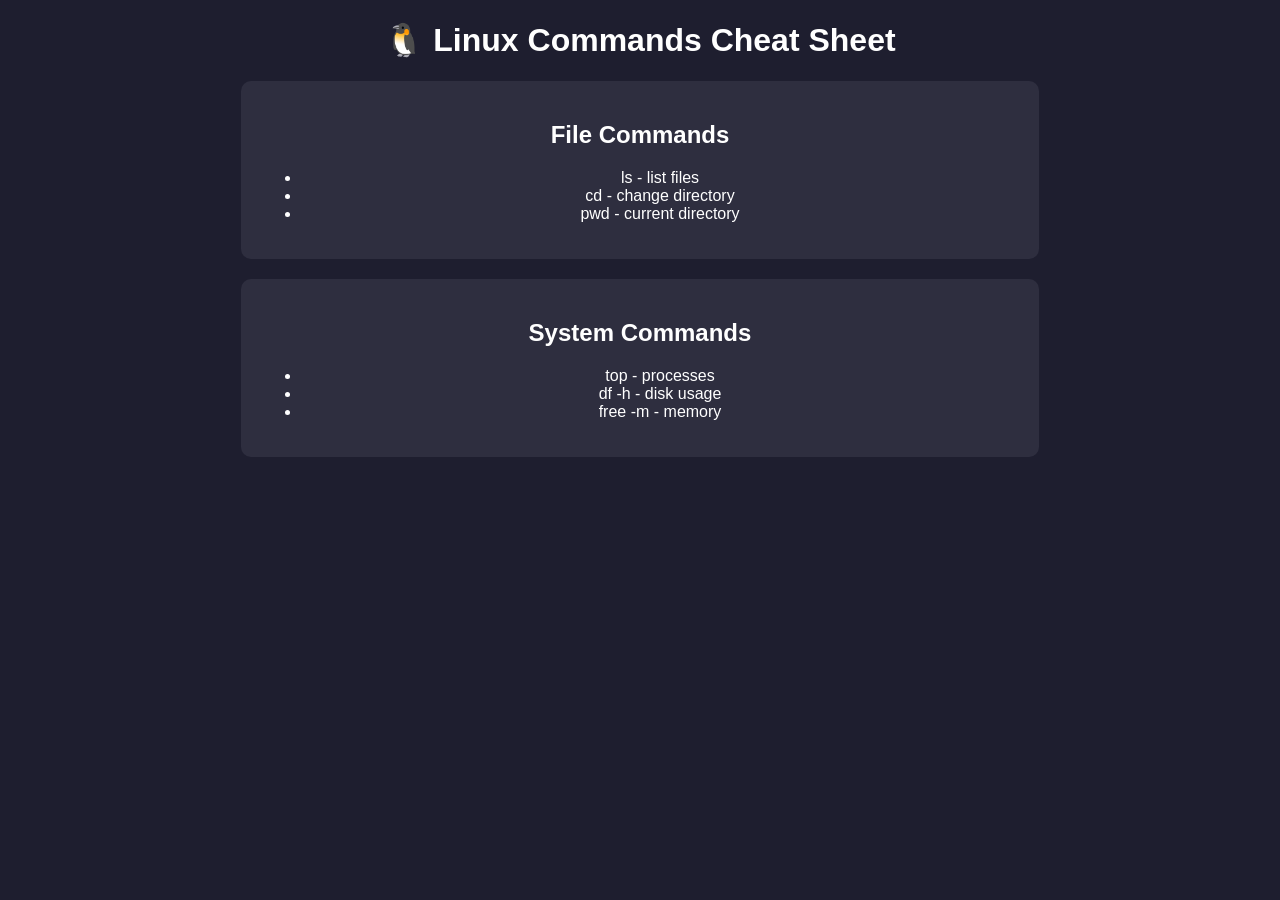
==== src/main/webapp/index.html @ 6825d00c "Initial commit - Linux Commands WebApp" ====
<!DOCTYPE html>
<html>
<head>
    <title>Linux Commands</title>
    <link rel="stylesheet" href="styles.css">
</head>
<body>
    <h1>🐧 Linux Commands Cheat Sheet</h1>

    <div class="card">
        <h2>File Commands</h2>
        <ul>
            <li>ls - list files</li>
            <li>cd - change directory</li>
            <li>pwd - current directory</li>
        </ul>
    </div>

    <div class="card">
        <h2>System Commands</h2>
        <ul>
            <li>top - processes</li>
            <li>df -h - disk usage</li>
            <li>free -m - memory</li>
        </ul>
    </div>

</body>
</html>
---- src/main/webapp/styles.css ----
body {
    font-family: Arial;
    background: #1e1e2f;
    color: white;
    text-align: center;
}

.card {
    background: #2e2e3f;
    margin: 20px auto;
    padding: 20px;
    width: 60%;
    border-radius: 10px;
}
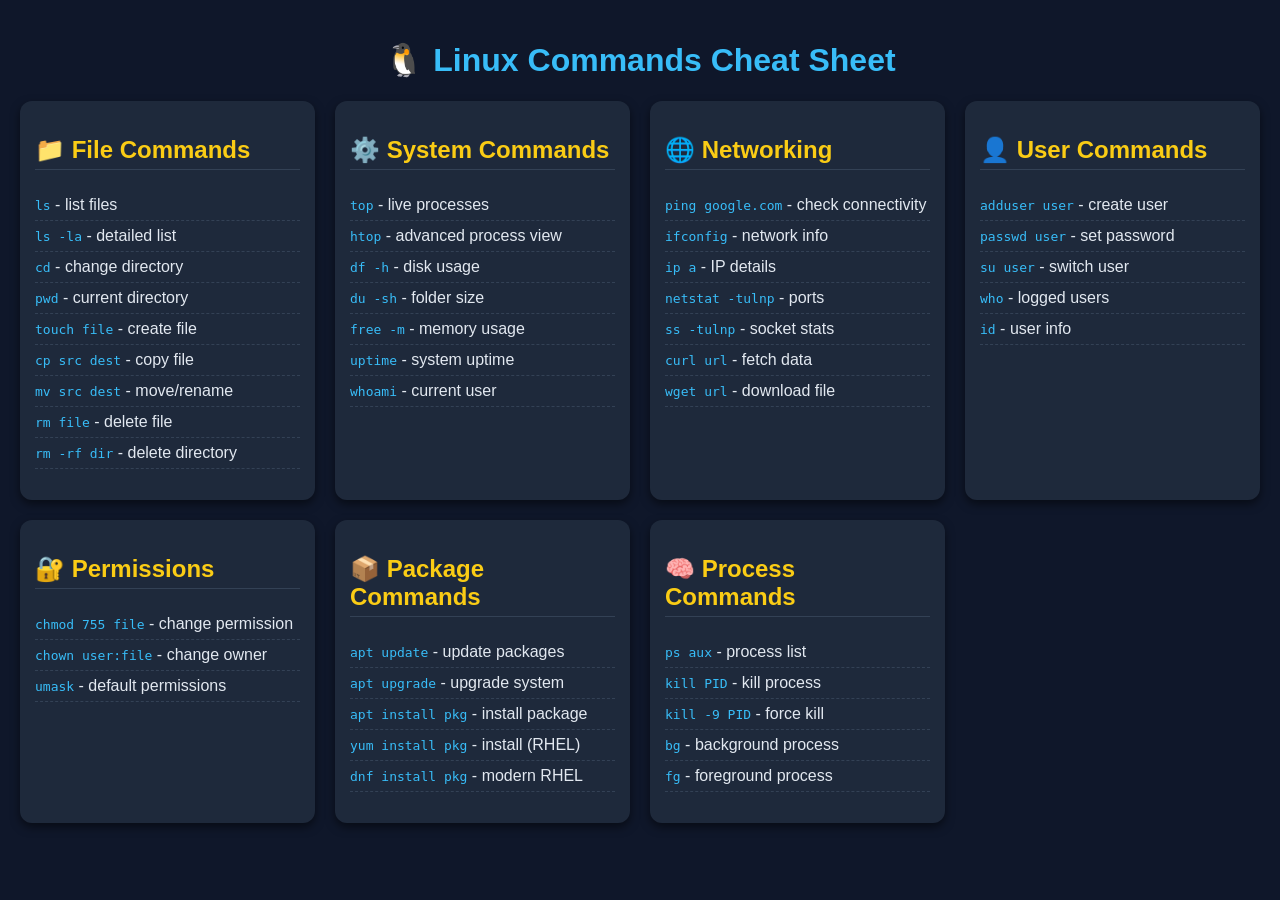
==== commit 09fa3fb9: "New commands" ====
--- a/src/main/webapp/index.html
+++ b/src/main/webapp/index.html
@@ -1,28 +1,156 @@
 <!DOCTYPE html>
-<html>
+<html lang="en">
 <head>
-    <title>Linux Commands</title>
-    <link rel="stylesheet" href="styles.css">
+    <meta charset="UTF-8">
+    <meta name="viewport" content="width=device-width, initial-scale=1.0">
+    <title>Linux Commands Cheat Sheet</title>
+
+    <style>
+        body {
+            font-family: Arial, sans-serif;
+            background-color: #0f172a;
+            color: #e2e8f0;
+            margin: 0;
+            padding: 20px;
+        }
+
+        h1 {
+            text-align: center;
+            color: #38bdf8;
+        }
+
+        .container {
+            display: grid;
+            grid-template-columns: repeat(auto-fit, minmax(280px, 1fr));
+            gap: 20px;
+            margin-top: 20px;
+        }
+
+        .card {
+            background: #1e293b;
+            padding: 15px;
+            border-radius: 12px;
+            box-shadow: 0 4px 10px rgba(0,0,0,0.5);
+        }
+
+        h2 {
+            color: #facc15;
+            border-bottom: 1px solid #334155;
+            padding-bottom: 5px;
+        }
+
+        ul {
+            list-style: none;
+            padding: 0;
+        }
+
+        li {
+            padding: 6px 0;
+            border-bottom: 1px dashed #334155;
+        }
+
+        code {
+            color: #38bdf8;
+        }
+    </style>
 </head>
+
 <body>
+
     <h1>🐧 Linux Commands Cheat Sheet</h1>
 
-    <div class="card">
-        <h2>File Commands</h2>
-        <ul>
-            <li>ls - list files</li>
-            <li>cd - change directory</li>
-            <li>pwd - current directory</li>
-        </ul>
-    </div>
+    <div class="container">
 
-    <div class="card">
-        <h2>System Commands</h2>
-        <ul>
-            <li>top - processes</li>
-            <li>df -h - disk usage</li>
-            <li>free -m - memory</li>
-        </ul>
+        <!-- File Commands -->
+        <div class="card">
+            <h2>📁 File Commands</h2>
+            <ul>
+                <li><code>ls</code> - list files</li>
+                <li><code>ls -la</code> - detailed list</li>
+                <li><code>cd</code> - change directory</li>
+                <li><code>pwd</code> - current directory</li>
+                <li><code>touch file</code> - create file</li>
+                <li><code>cp src dest</code> - copy file</li>
+                <li><code>mv src dest</code> - move/rename</li>
+                <li><code>rm file</code> - delete file</li>
+                <li><code>rm -rf dir</code> - delete directory</li>
+            </ul>
+        </div>
+
+        <!-- System Commands -->
+        <div class="card">
+            <h2>⚙️ System Commands</h2>
+            <ul>
+                <li><code>top</code> - live processes</li>
+                <li><code>htop</code> - advanced process view</li>
+                <li><code>df -h</code> - disk usage</li>
+                <li><code>du -sh</code> - folder size</li>
+                <li><code>free -m</code> - memory usage</li>
+                <li><code>uptime</code> - system uptime</li>
+                <li><code>whoami</code> - current user</li>
+            </ul>
+        </div>
+
+        <!-- Networking -->
+        <div class="card">
+            <h2>🌐 Networking</h2>
+            <ul>
+                <li><code>ping google.com</code> - check connectivity</li>
+                <li><code>ifconfig</code> - network info</li>
+                <li><code>ip a</code> - IP details</li>
+                <li><code>netstat -tulnp</code> - ports</li>
+                <li><code>ss -tulnp</code> - socket stats</li>
+                <li><code>curl url</code> - fetch data</li>
+                <li><code>wget url</code> - download file</li>
+            </ul>
+        </div>
+
+        <!-- User Management -->
+        <div class="card">
+            <h2>👤 User Commands</h2>
+            <ul>
+                <li><code>adduser user</code> - create user</li>
+                <li><code>passwd user</code> - set password</li>
+                <li><code>su user</code> - switch user</li>
+                <li><code>who</code> - logged users</li>
+                <li><code>id</code> - user info</li>
+            </ul>
+        </div>
+
+        <!-- Permissions -->
+        <div class="card">
+            <h2>🔐 Permissions</h2>
+            <ul>
+                <li><code>chmod 755 file</code> - change permission</li>
+                <li><code>chown user:file</code> - change owner</li>
+                <li><code>umask</code> - default permissions</li>
+            </ul>
+        </div>
+
+        <!-- Package Management -->
+        <div class="card">
+            <h2>📦 Package Commands</h2>
+            <ul>
+                <li><code>apt update</code> - update packages</li>
+                <li><code>apt upgrade</code> - upgrade system</li>
+                <li><code>apt install pkg</code> - install package</li>
+                <li><code>yum install pkg</code> - install (RHEL)</li>
+                <li><code>dnf install pkg</code> - modern RHEL</li>
+            </ul>
+        </div>
+
+        <!-- Process Management -->
+        <div class="card">
+            <h2>🧠 Process Commands</h2>
+            <ul>
+                <li><code>ps aux</code> - process list</li>
+                <li><code>kill PID</code> - kill process</li>
+                <li><code>kill -9 PID</code> - force kill</li>
+                <li><code>bg</code> - background process</li>
+                <li><code>fg</code> - foreground process</li>
+            </ul>
+        </div>
+
     </div>
 
 </body>
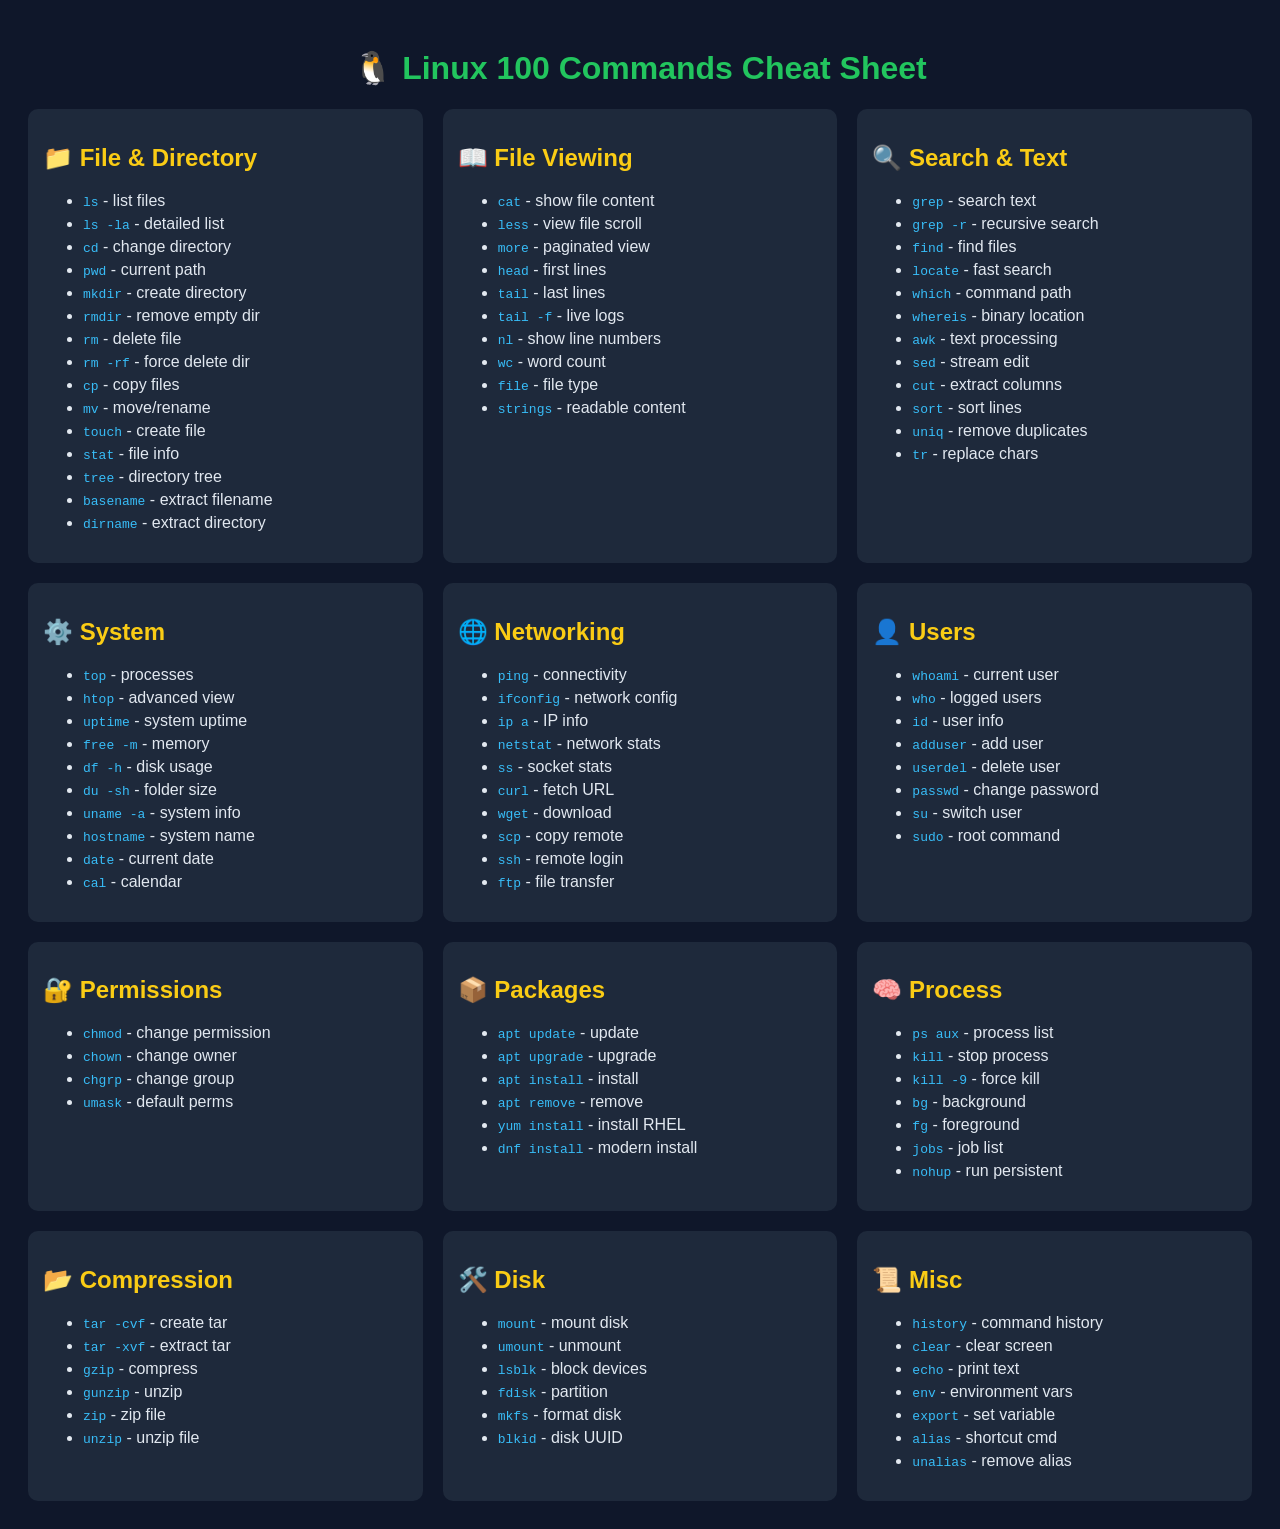
==== commit 7c724821: "100+ commands" ====
--- a/src/main/webapp/index.html
+++ b/src/main/webapp/index.html
@@ -1,157 +1,223 @@
 <!DOCTYPE html>
 <html lang="en">
 <head>
-    <meta charset="UTF-8">
-    <meta name="viewport" content="width=device-width, initial-scale=1.0">
-    <title>Linux Commands Cheat Sheet</title>
-
-    <style>
-        body {
-            font-family: Arial, sans-serif;
-            background-color: #0f172a;
-            color: #e2e8f0;
-            margin: 0;
-            padding: 20px;
-        }
-
-        h1 {
-            text-align: center;
-            color: #38bdf8;
-        }
-
-        .container {
-            display: grid;
-            grid-template-columns: repeat(auto-fit, minmax(280px, 1fr));
-            gap: 20px;
-            margin-top: 20px;
-        }
-
-        .card {
-            background: #1e293b;
-            padding: 15px;
-            border-radius: 12px;
-            box-shadow: 0 4px 10px rgba(0,0,0,0.5);
-        }
-
-        h2 {
-            color: #facc15;
-            border-bottom: 1px solid #334155;
-            padding-bottom: 5px;
-        }
-
-        ul {
-            list-style: none;
-            padding: 0;
-        }
-
-        li {
-            padding: 6px 0;
-            border-bottom: 1px dashed #334155;
-        }
-
-        code {
-            color: #38bdf8;
-        }
-    </style>
+<meta charset="UTF-8">
+<meta name="viewport" content="width=device-width, initial-scale=1.0">
+<title>Linux 100 Commands Cheat Sheet</title>
+
+<style>
+body {
+    font-family: Arial;
+    background: #0f172a;
+    color: #e2e8f0;
+    padding: 20px;
+}
+h1 {
+    text-align: center;
+    color: #22c55e;
+}
+.container {
+    display: grid;
+    grid-template-columns: repeat(auto-fit, minmax(300px,1fr));
+    gap: 20px;
+}
+.card {
+    background: #1e293b;
+    padding: 15px;
+    border-radius: 10px;
+}
+h2 {
+    color: #facc15;
+}
+li {
+    margin: 5px 0;
+}
+code {
+    color: #38bdf8;
+}
+</style>
 </head>
 
 <body>
 
-    <h1>🐧 Linux Commands Cheat Sheet</h1>
-
-    <div class="container">
-
-        <!-- File Commands -->
-        <div class="card">
-            <h2>📁 File Commands</h2>
-            <ul>
-                <li><code>ls</code> - list files</li>
-                <li><code>ls -la</code> - detailed list</li>
-                <li><code>cd</code> - change directory</li>
-                <li><code>pwd</code> - current directory</li>
-                <li><code>touch file</code> - create file</li>
-                <li><code>cp src dest</code> - copy file</li>
-                <li><code>mv src dest</code> - move/rename</li>
-                <li><code>rm file</code> - delete file</li>
-                <li><code>rm -rf dir</code> - delete directory</li>
-            </ul>
-        </div>
-
-        <!-- System Commands -->
-        <div class="card">
-            <h2>⚙️ System Commands</h2>
-            <ul>
-                <li><code>top</code> - live processes</li>
-                <li><code>htop</code> - advanced process view</li>
-                <li><code>df -h</code> - disk usage</li>
-                <li><code>du -sh</code> - folder size</li>
-                <li><code>free -m</code> - memory usage</li>
-                <li><code>uptime</code> - system uptime</li>
-                <li><code>whoami</code> - current user</li>
-            </ul>
-        </div>
-
-        <!-- Networking -->
-        <div class="card">
-            <h2>🌐 Networking</h2>
-            <ul>
-                <li><code>ping google.com</code> - check connectivity</li>
-                <li><code>ifconfig</code> - network info</li>
-                <li><code>ip a</code> - IP details</li>
-                <li><code>netstat -tulnp</code> - ports</li>
-                <li><code>ss -tulnp</code> - socket stats</li>
-                <li><code>curl url</code> - fetch data</li>
-                <li><code>wget url</code> - download file</li>
-            </ul>
-        </div>
-
-        <!-- User Management -->
-        <div class="card">
-            <h2>👤 User Commands</h2>
-            <ul>
-                <li><code>adduser user</code> - create user</li>
-                <li><code>passwd user</code> - set password</li>
-                <li><code>su user</code> - switch user</li>
-                <li><code>who</code> - logged users</li>
-                <li><code>id</code> - user info</li>
-            </ul>
-        </div>
-
-        <!-- Permissions -->
-        <div class="card">
-            <h2>🔐 Permissions</h2>
-            <ul>
-                <li><code>chmod 755 file</code> - change permission</li>
-                <li><code>chown user:file</code> - change owner</li>
-                <li><code>umask</code> - default permissions</li>
-            </ul>
-        </div>
-
-        <!-- Package Management -->
-        <div class="card">
-            <h2>📦 Package Commands</h2>
-            <ul>
-                <li><code>apt update</code> - update packages</li>
-                <li><code>apt upgrade</code> - upgrade system</li>
-                <li><code>apt install pkg</code> - install package</li>
-                <li><code>yum install pkg</code> - install (RHEL)</li>
-                <li><code>dnf install pkg</code> - modern RHEL</li>
-            </ul>
-        </div>
-
-        <!-- Process Management -->
-        <div class="card">
-            <h2>🧠 Process Commands</h2>
-            <ul>
-                <li><code>ps aux</code> - process list</li>
-                <li><code>kill PID</code> - kill process</li>
-                <li><code>kill -9 PID</code> - force kill</li>
-                <li><code>bg</code> - background process</li>
-                <li><code>fg</code> - foreground process</li>
-            </ul>
-        </div>
-
-    </div>
+<h1>🐧 Linux 100 Commands Cheat Sheet</h1>
+
+<div class="container">
+
+<div class="card">
+<h2>📁 File & Directory</h2>
+<ul>
+<li><code>ls</code> - list files</li>
+<li><code>ls -la</code> - detailed list</li>
+<li><code>cd</code> - change directory</li>
+<li><code>pwd</code> - current path</li>
+<li><code>mkdir</code> - create directory</li>
+<li><code>rmdir</code> - remove empty dir</li>
+<li><code>rm</code> - delete file</li>
+<li><code>rm -rf</code> - force delete dir</li>
+<li><code>cp</code> - copy files</li>
+<li><code>mv</code> - move/rename</li>
+<li><code>touch</code> - create file</li>
+<li><code>stat</code> - file info</li>
+<li><code>tree</code> - directory tree</li>
+<li><code>basename</code> - extract filename</li>
+<li><code>dirname</code> - extract directory</li>
+</ul>
+</div>
+
+<div class="card">
+<h2>📖 File Viewing</h2>
+<ul>
+<li><code>cat</code> - show file content</li>
+<li><code>less</code> - view file scroll</li>
+<li><code>more</code> - paginated view</li>
+<li><code>head</code> - first lines</li>
+<li><code>tail</code> - last lines</li>
+<li><code>tail -f</code> - live logs</li>
+<li><code>nl</code> - show line numbers</li>
+<li><code>wc</code> - word count</li>
+<li><code>file</code> - file type</li>
+<li><code>strings</code> - readable content</li>
+</ul>
+</div>
+
+<div class="card">
+<h2>🔍 Search & Text</h2>
+<ul>
+<li><code>grep</code> - search text</li>
+<li><code>grep -r</code> - recursive search</li>
+<li><code>find</code> - find files</li>
+<li><code>locate</code> - fast search</li>
+<li><code>which</code> - command path</li>
+<li><code>whereis</code> - binary location</li>
+<li><code>awk</code> - text processing</li>
+<li><code>sed</code> - stream edit</li>
+<li><code>cut</code> - extract columns</li>
+<li><code>sort</code> - sort lines</li>
+<li><code>uniq</code> - remove duplicates</li>
+<li><code>tr</code> - replace chars</li>
+</ul>
+</div>
+
+<div class="card">
+<h2>⚙️ System</h2>
+<ul>
+<li><code>top</code> - processes</li>
+<li><code>htop</code> - advanced view</li>
+<li><code>uptime</code> - system uptime</li>
+<li><code>free -m</code> - memory</li>
+<li><code>df -h</code> - disk usage</li>
+<li><code>du -sh</code> - folder size</li>
+<li><code>uname -a</code> - system info</li>
+<li><code>hostname</code> - system name</li>
+<li><code>date</code> - current date</li>
+<li><code>cal</code> - calendar</li>
+</ul>
+</div>
+
+<div class="card">
+<h2>🌐 Networking</h2>
+<ul>
+<li><code>ping</code> - connectivity</li>
+<li><code>ifconfig</code> - network config</li>
+<li><code>ip a</code> - IP info</li>
+<li><code>netstat</code> - network stats</li>
+<li><code>ss</code> - socket stats</li>
+<li><code>curl</code> - fetch URL</li>
+<li><code>wget</code> - download</li>
+<li><code>scp</code> - copy remote</li>
+<li><code>ssh</code> - remote login</li>
+<li><code>ftp</code> - file transfer</li>
+</ul>
+</div>
+
+<div class="card">
+<h2>👤 Users</h2>
+<ul>
+<li><code>whoami</code> - current user</li>
+<li><code>who</code> - logged users</li>
+<li><code>id</code> - user info</li>
+<li><code>adduser</code> - add user</li>
+<li><code>userdel</code> - delete user</li>
+<li><code>passwd</code> - change password</li>
+<li><code>su</code> - switch user</li>
+<li><code>sudo</code> - root command</li>
+</ul>
+</div>
+
+<div class="card">
+<h2>🔐 Permissions</h2>
+<ul>
+<li><code>chmod</code> - change permission</li>
+<li><code>chown</code> - change owner</li>
+<li><code>chgrp</code> - change group</li>
+<li><code>umask</code> - default perms</li>
+</ul>
+</div>
+
+<div class="card">
+<h2>📦 Packages</h2>
+<ul>
+<li><code>apt update</code> - update</li>
+<li><code>apt upgrade</code> - upgrade</li>
+<li><code>apt install</code> - install</li>
+<li><code>apt remove</code> - remove</li>
+<li><code>yum install</code> - install RHEL</li>
+<li><code>dnf install</code> - modern install</li>
+</ul>
+</div>
+
+<div class="card">
+<h2>🧠 Process</h2>
+<ul>
+<li><code>ps aux</code> - process list</li>
+<li><code>kill</code> - stop process</li>
+<li><code>kill -9</code> - force kill</li>
+<li><code>bg</code> - background</li>
+<li><code>fg</code> - foreground</li>
+<li><code>jobs</code> - job list</li>
+<li><code>nohup</code> - run persistent</li>
+</ul>
+</div>
+
+<div class="card">
+<h2>📂 Compression</h2>
+<ul>
+<li><code>tar -cvf</code> - create tar</li>
+<li><code>tar -xvf</code> - extract tar</li>
+<li><code>gzip</code> - compress</li>
+<li><code>gunzip</code> - unzip</li>
+<li><code>zip</code> - zip file</li>
+<li><code>unzip</code> - unzip file</li>
+</ul>
+</div>
+
+<div class="card">
+<h2>🛠️ Disk</h2>
+<ul>
+<li><code>mount</code> - mount disk</li>
+<li><code>umount</code> - unmount</li>
+<li><code>lsblk</code> - block devices</li>
+<li><code>fdisk</code> - partition</li>
+<li><code>mkfs</code> - format disk</li>
+<li><code>blkid</code> - disk UUID</li>
+</ul>
+</div>
+
+<div class="card">
+<h2>📜 Misc</h2>
+<ul>
+<li><code>history</code> - command history</li>
+<li><code>clear</code> - clear screen</li>
+<li><code>echo</code> - print text</li>
+<li><code>env</code> - environment vars</li>
+<li><code>export</code> - set variable</li>
+<li><code>alias</code> - shortcut cmd</li>
+<li><code>unalias</code> - remove alias</li>
+</ul>
+</div>
+
+</div>
 
 </body>
 </html>
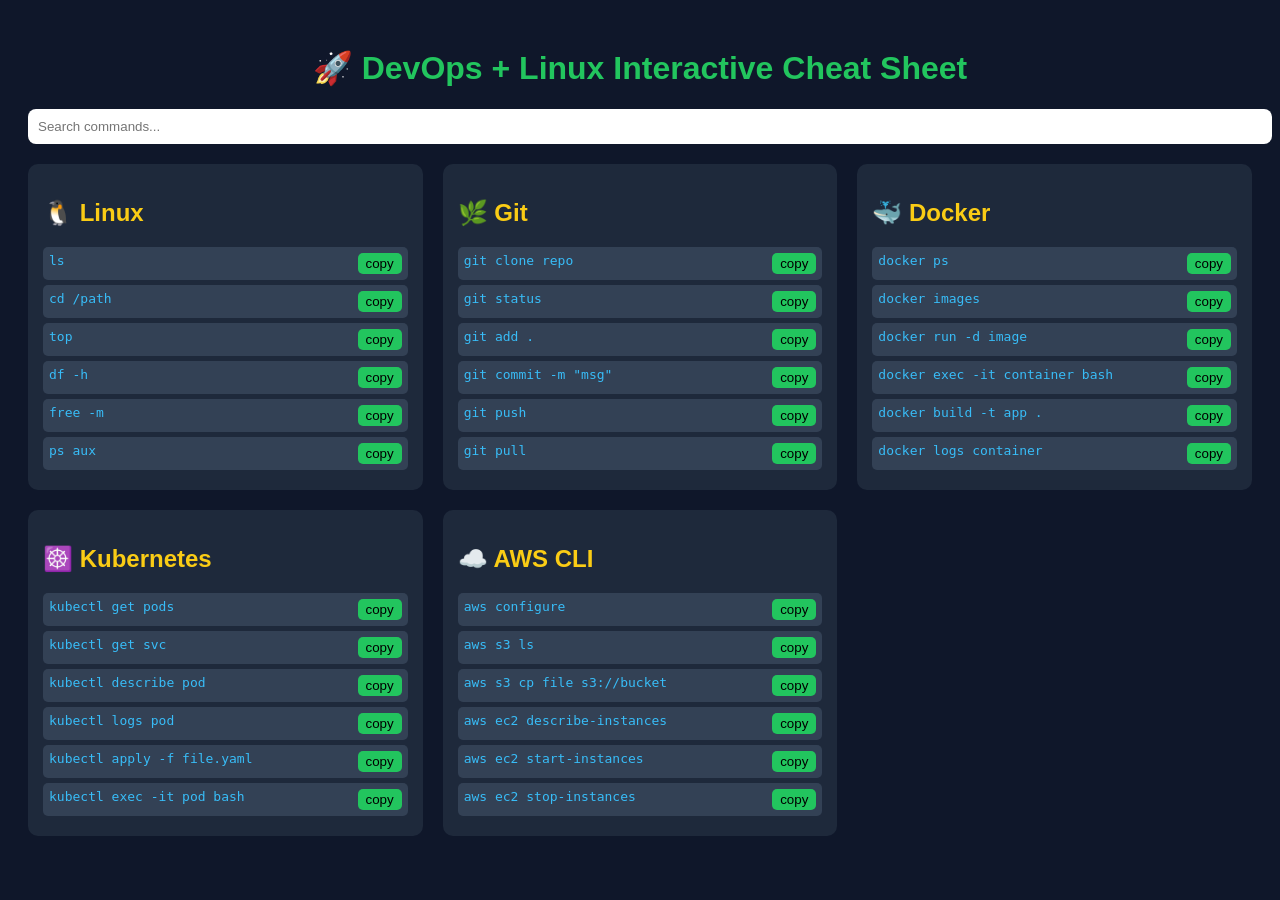
==== commit 522b5a0d: "devops commands" ====
--- a/src/main/webapp/index.html
+++ b/src/main/webapp/index.html
@@ -3,7 +3,7 @@
 <head>
 <meta charset="UTF-8">
 <meta name="viewport" content="width=device-width, initial-scale=1.0">
-<title>Linux 100 Commands Cheat Sheet</title>
+<title>DevOps Cheat Sheet</title>
 
 <style>
 body {
@@ -12,212 +12,152 @@
     color: #e2e8f0;
     padding: 20px;
 }
+
 h1 {
     text-align: center;
     color: #22c55e;
 }
+
+input {
+    width: 100%;
+    padding: 10px;
+    margin-bottom: 20px;
+    border-radius: 8px;
+    border: none;
+}
+
 .container {
     display: grid;
     grid-template-columns: repeat(auto-fit, minmax(300px,1fr));
     gap: 20px;
 }
+
 .card {
     background: #1e293b;
     padding: 15px;
     border-radius: 10px;
 }
+
 h2 {
     color: #facc15;
 }
-li {
+
+.command {
+    display: flex;
+    justify-content: space-between;
+    background: #334155;
     margin: 5px 0;
+    padding: 6px;
+    border-radius: 5px;
 }
+
 code {
     color: #38bdf8;
+}
+
+button {
+    background: #22c55e;
+    border: none;
+    padding: 3px 8px;
+    border-radius: 5px;
+    cursor: pointer;
 }
 </style>
 </head>
 
 <body>
 
-<h1>🐧 Linux 100 Commands Cheat Sheet</h1>
+<h1>🚀 DevOps + Linux Interactive Cheat Sheet</h1>
 
-<div class="container">
+<input type="text" id="search" placeholder="Search commands...">
 
+<div class="container" id="commands">
+
+<!-- Linux -->
 <div class="card">
-<h2>📁 File & Directory</h2>
-<ul>
-<li><code>ls</code> - list files</li>
-<li><code>ls -la</code> - detailed list</li>
-<li><code>cd</code> - change directory</li>
-<li><code>pwd</code> - current path</li>
-<li><code>mkdir</code> - create directory</li>
-<li><code>rmdir</code> - remove empty dir</li>
-<li><code>rm</code> - delete file</li>
-<li><code>rm -rf</code> - force delete dir</li>
-<li><code>cp</code> - copy files</li>
-<li><code>mv</code> - move/rename</li>
-<li><code>touch</code> - create file</li>
-<li><code>stat</code> - file info</li>
-<li><code>tree</code> - directory tree</li>
-<li><code>basename</code> - extract filename</li>
-<li><code>dirname</code> - extract directory</li>
-</ul>
+<h2>🐧 Linux</h2>
+
+<div class="command"><code>ls</code><button onclick="copy('ls')">copy</button></div>
+<div class="command"><code>cd /path</code><button onclick="copy('cd /path')">copy</button></div>
+<div class="command"><code>top</code><button onclick="copy('top')">copy</button></div>
+<div class="command"><code>df -h</code><button onclick="copy('df -h')">copy</button></div>
+<div class="command"><code>free -m</code><button onclick="copy('free -m')">copy</button></div>
+<div class="command"><code>ps aux</code><button onclick="copy('ps aux')">copy</button></div>
+
 </div>
 
+<!-- Git -->
 <div class="card">
-<h2>📖 File Viewing</h2>
-<ul>
-<li><code>cat</code> - show file content</li>
-<li><code>less</code> - view file scroll</li>
-<li><code>more</code> - paginated view</li>
-<li><code>head</code> - first lines</li>
-<li><code>tail</code> - last lines</li>
-<li><code>tail -f</code> - live logs</li>
-<li><code>nl</code> - show line numbers</li>
-<li><code>wc</code> - word count</li>
-<li><code>file</code> - file type</li>
-<li><code>strings</code> - readable content</li>
-</ul>
+<h2>🌿 Git</h2>
+
+<div class="command"><code>git clone repo</code><button onclick="copy('git clone repo')">copy</button></div>
+<div class="command"><code>git status</code><button onclick="copy('git status')">copy</button></div>
+<div class="command"><code>git add .</code><button onclick="copy('git add .')">copy</button></div>
+<div class="command"><code>git commit -m "msg"</code><button onclick="copy('git commit -m msg')">copy</button></div>
+<div class="command"><code>git push</code><button onclick="copy('git push')">copy</button></div>
+<div class="command"><code>git pull</code><button onclick="copy('git pull')">copy</button></div>
+
 </div>
 
+<!-- Docker -->
 <div class="card">
-<h2>🔍 Search & Text</h2>
-<ul>
-<li><code>grep</code> - search text</li>
-<li><code>grep -r</code> - recursive search</li>
-<li><code>find</code> - find files</li>
-<li><code>locate</code> - fast search</li>
-<li><code>which</code> - command path</li>
-<li><code>whereis</code> - binary location</li>
-<li><code>awk</code> - text processing</li>
-<li><code>sed</code> - stream edit</li>
-<li><code>cut</code> - extract columns</li>
-<li><code>sort</code> - sort lines</li>
-<li><code>uniq</code> - remove duplicates</li>
-<li><code>tr</code> - replace chars</li>
-</ul>
+<h2>🐳 Docker</h2>
+
+<div class="command"><code>docker ps</code><button onclick="copy('docker ps')">copy</button></div>
+<div class="command"><code>docker images</code><button onclick="copy('docker images')">copy</button></div>
+<div class="command"><code>docker run -d image</code><button onclick="copy('docker run -d image')">copy</button></div>
+<div class="command"><code>docker exec -it container bash</code><button onclick="copy('docker exec -it container bash')">copy</button></div>
+<div class="command"><code>docker build -t app .</code><button onclick="copy('docker build -t app .')">copy</button></div>
+<div class="command"><code>docker logs container</code><button onclick="copy('docker logs container')">copy</button></div>
+
 </div>
 
+<!-- Kubernetes -->
 <div class="card">
-<h2>⚙️ System</h2>
-<ul>
-<li><code>top</code> - processes</li>
-<li><code>htop</code> - advanced view</li>
-<li><code>uptime</code> - system uptime</li>
-<li><code>free -m</code> - memory</li>
-<li><code>df -h</code> - disk usage</li>
-<li><code>du -sh</code> - folder size</li>
-<li><code>uname -a</code> - system info</li>
-<li><code>hostname</code> - system name</li>
-<li><code>date</code> - current date</li>
-<li><code>cal</code> - calendar</li>
-</ul>
+<h2>☸️ Kubernetes</h2>
+
+<div class="command"><code>kubectl get pods</code><button onclick="copy('kubectl get pods')">copy</button></div>
+<div class="command"><code>kubectl get svc</code><button onclick="copy('kubectl get svc')">copy</button></div>
+<div class="command"><code>kubectl describe pod</code><button onclick="copy('kubectl describe pod')">copy</button></div>
+<div class="command"><code>kubectl logs pod</code><button onclick="copy('kubectl logs pod')">copy</button></div>
+<div class="command"><code>kubectl apply -f file.yaml</code><button onclick="copy('kubectl apply -f file.yaml')">copy</button></div>
+<div class="command"><code>kubectl exec -it pod bash</code><button onclick="copy('kubectl exec -it pod bash')">copy</button></div>
+
 </div>
 
+<!-- AWS -->
 <div class="card">
-<h2>🌐 Networking</h2>
-<ul>
-<li><code>ping</code> - connectivity</li>
-<li><code>ifconfig</code> - network config</li>
-<li><code>ip a</code> - IP info</li>
-<li><code>netstat</code> - network stats</li>
-<li><code>ss</code> - socket stats</li>
-<li><code>curl</code> - fetch URL</li>
-<li><code>wget</code> - download</li>
-<li><code>scp</code> - copy remote</li>
-<li><code>ssh</code> - remote login</li>
-<li><code>ftp</code> - file transfer</li>
-</ul>
-</div>
+<h2>☁️ AWS CLI</h2>
 
-<div class="card">
-<h2>👤 Users</h2>
-<ul>
-<li><code>whoami</code> - current user</li>
-<li><code>who</code> - logged users</li>
-<li><code>id</code> - user info</li>
-<li><code>adduser</code> - add user</li>
-<li><code>userdel</code> - delete user</li>
-<li><code>passwd</code> - change password</li>
-<li><code>su</code> - switch user</li>
-<li><code>sudo</code> - root command</li>
-</ul>
-</div>
+<div class="command"><code>aws configure</code><button onclick="copy('aws configure')">copy</button></div>
+<div class="command"><code>aws s3 ls</code><button onclick="copy('aws s3 ls')">copy</button></div>
+<div class="command"><code>aws s3 cp file s3://bucket</code><button onclick="copy('aws s3 cp file s3://bucket')">copy</button></div>
+<div class="command"><code>aws ec2 describe-instances</code><button onclick="copy('aws ec2 describe-instances')">copy</button></div>
+<div class="command"><code>aws ec2 start-instances</code><button onclick="copy('aws ec2 start-instances')">copy</button></div>
+<div class="command"><code>aws ec2 stop-instances</code><button onclick="copy('aws ec2 stop-instances')">copy</button></div>
 
-<div class="card">
-<h2>🔐 Permissions</h2>
-<ul>
-<li><code>chmod</code> - change permission</li>
-<li><code>chown</code> - change owner</li>
-<li><code>chgrp</code> - change group</li>
-<li><code>umask</code> - default perms</li>
-</ul>
-</div>
-
-<div class="card">
-<h2>📦 Packages</h2>
-<ul>
-<li><code>apt update</code> - update</li>
-<li><code>apt upgrade</code> - upgrade</li>
-<li><code>apt install</code> - install</li>
-<li><code>apt remove</code> - remove</li>
-<li><code>yum install</code> - install RHEL</li>
-<li><code>dnf install</code> - modern install</li>
-</ul>
-</div>
-
-<div class="card">
-<h2>🧠 Process</h2>
-<ul>
-<li><code>ps aux</code> - process list</li>
-<li><code>kill</code> - stop process</li>
-<li><code>kill -9</code> - force kill</li>
-<li><code>bg</code> - background</li>
-<li><code>fg</code> - foreground</li>
-<li><code>jobs</code> - job list</li>
-<li><code>nohup</code> - run persistent</li>
-</ul>
-</div>
-
-<div class="card">
-<h2>📂 Compression</h2>
-<ul>
-<li><code>tar -cvf</code> - create tar</li>
-<li><code>tar -xvf</code> - extract tar</li>
-<li><code>gzip</code> - compress</li>
-<li><code>gunzip</code> - unzip</li>
-<li><code>zip</code> - zip file</li>
-<li><code>unzip</code> - unzip file</li>
-</ul>
-</div>
-
-<div class="card">
-<h2>🛠️ Disk</h2>
-<ul>
-<li><code>mount</code> - mount disk</li>
-<li><code>umount</code> - unmount</li>
-<li><code>lsblk</code> - block devices</li>
-<li><code>fdisk</code> - partition</li>
-<li><code>mkfs</code> - format disk</li>
-<li><code>blkid</code> - disk UUID</li>
-</ul>
-</div>
-
-<div class="card">
-<h2>📜 Misc</h2>
-<ul>
-<li><code>history</code> - command history</li>
-<li><code>clear</code> - clear screen</li>
-<li><code>echo</code> - print text</li>
-<li><code>env</code> - environment vars</li>
-<li><code>export</code> - set variable</li>
-<li><code>alias</code> - shortcut cmd</li>
-<li><code>unalias</code> - remove alias</li>
-</ul>
 </div>
 
 </div>
 
+<script>
+// Copy function
+function copy(text) {
+    navigator.clipboard.writeText(text);
+    alert("Copied: " + text);
+}
+
+// Search filter
+document.getElementById("search").addEventListener("keyup", function() {
+    let filter = this.value.toLowerCase();
+    let commands = document.getElementsByClassName("command");
+
+    for (let i = 0; i < commands.length; i++) {
+        let txt = commands[i].innerText.toLowerCase();
+        commands[i].style.display = txt.includes(filter) ? "" : "none";
+    }
+});
+</script>
+
 </body>
 </html>
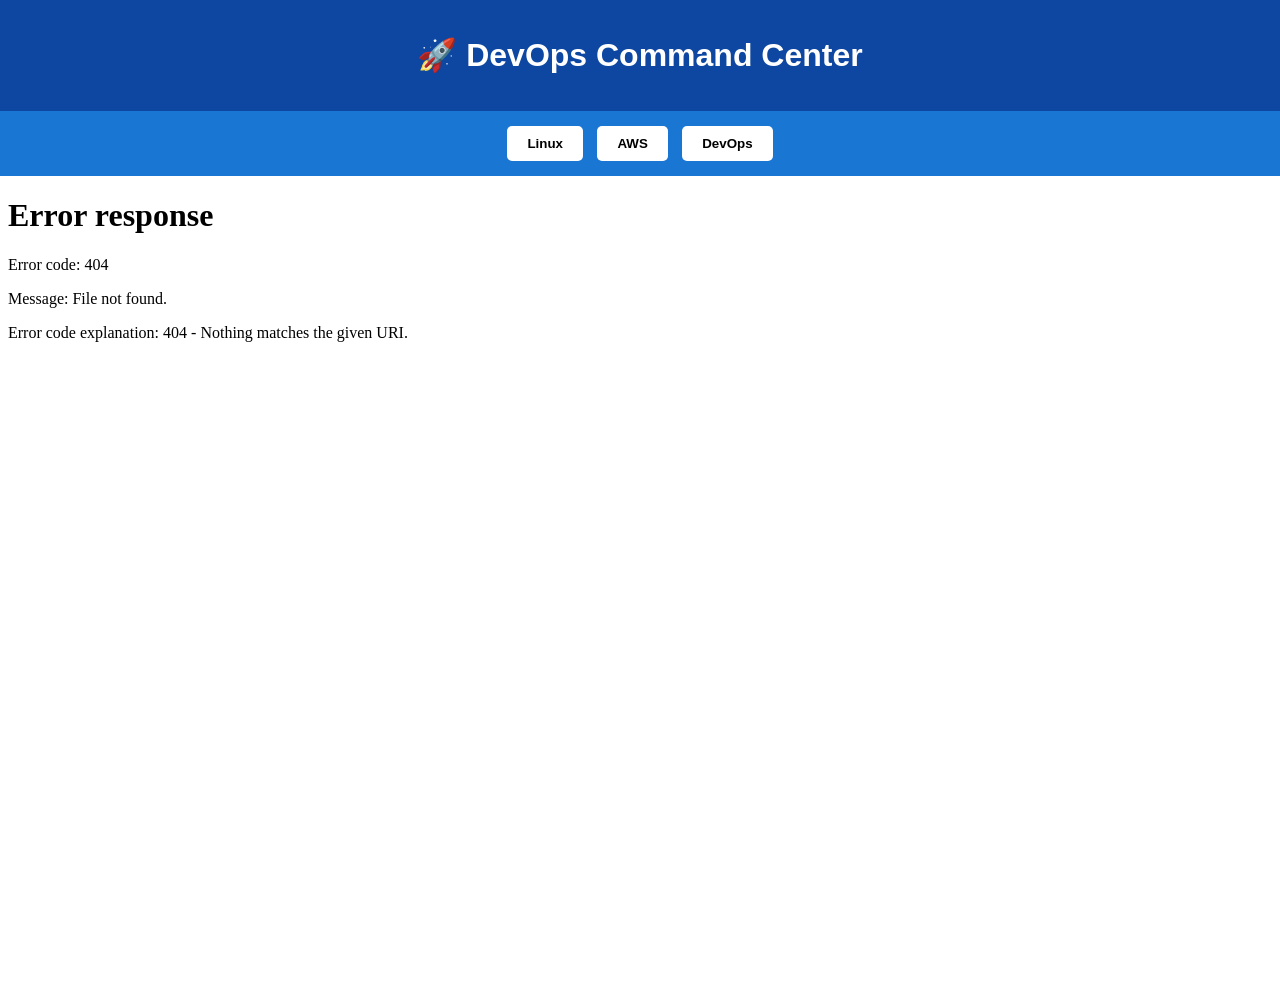
==== commit 94e1c887: "all in one html file" ====
--- a/src/main/webapp/index.html
+++ b/src/main/webapp/index.html
@@ -1,162 +1,68 @@
 <!DOCTYPE html>
 <html lang="en">
 <head>
-<meta charset="UTF-8">
-<meta name="viewport" content="width=device-width, initial-scale=1.0">
-<title>DevOps Cheat Sheet</title>
+    <meta charset="UTF-8">
+    <title>DevOps Command Center</title>
 
-<style>
-body {
-    font-family: Arial;
-    background: #0f172a;
-    color: #e2e8f0;
-    padding: 20px;
-}
+    <style>
+        body {
+            margin: 0;
+            font-family: Arial;
+        }
 
-h1 {
-    text-align: center;
-    color: #22c55e;
-}
+        header {
+            background: #0d47a1;
+            color: white;
+            padding: 15px;
+            text-align: center;
+        }
 
-input {
-    width: 100%;
-    padding: 10px;
-    margin-bottom: 20px;
-    border-radius: 8px;
-    border: none;
-}
+        nav {
+            background: #1976d2;
+            padding: 10px;
+            text-align: center;
+        }
 
-.container {
-    display: grid;
-    grid-template-columns: repeat(auto-fit, minmax(300px,1fr));
-    gap: 20px;
-}
+        nav button {
+            margin: 5px;
+            padding: 10px 20px;
+            border: none;
+            cursor: pointer;
+            background: white;
+            font-weight: bold;
+            border-radius: 5px;
+        }
 
-.card {
-    background: #1e293b;
-    padding: 15px;
-    border-radius: 10px;
-}
+        nav button:hover {
+            background: #ffcc00;
+        }
 
-h2 {
-    color: #facc15;
-}
+        iframe {
+            width: 100%;
+            height: 90vh;
+            border: none;
+        }
+    </style>
 
-.command {
-    display: flex;
-    justify-content: space-between;
-    background: #334155;
-    margin: 5px 0;
-    padding: 6px;
-    border-radius: 5px;
-}
-
-code {
-    color: #38bdf8;
-}
-
-button {
-    background: #22c55e;
-    border: none;
-    padding: 3px 8px;
-    border-radius: 5px;
-    cursor: pointer;
-}
-</style>
 </head>
-
 <body>
 
-<h1>🚀 DevOps + Linux Interactive Cheat Sheet</h1>
+<header>
+    <h1>🚀 DevOps Command Center</h1>
+</header>
 
-<input type="text" id="search" placeholder="Search commands...">
+<nav>
+    <button onclick="loadPage('linux.html')">Linux</button>
+    <button onclick="loadPage('aws.html')">AWS</button>
+    <button onclick="loadPage('devops.html')">DevOps</button>
+</nav>
 
-<div class="container" id="commands">
-
-<!-- Linux -->
-<div class="card">
-<h2>🐧 Linux</h2>
-
-<div class="command"><code>ls</code><button onclick="copy('ls')">copy</button></div>
-<div class="command"><code>cd /path</code><button onclick="copy('cd /path')">copy</button></div>
-<div class="command"><code>top</code><button onclick="copy('top')">copy</button></div>
-<div class="command"><code>df -h</code><button onclick="copy('df -h')">copy</button></div>
-<div class="command"><code>free -m</code><button onclick="copy('free -m')">copy</button></div>
-<div class="command"><code>ps aux</code><button onclick="copy('ps aux')">copy</button></div>
-
-</div>
-
-<!-- Git -->
-<div class="card">
-<h2>🌿 Git</h2>
-
-<div class="command"><code>git clone repo</code><button onclick="copy('git clone repo')">copy</button></div>
-<div class="command"><code>git status</code><button onclick="copy('git status')">copy</button></div>
-<div class="command"><code>git add .</code><button onclick="copy('git add .')">copy</button></div>
-<div class="command"><code>git commit -m "msg"</code><button onclick="copy('git commit -m msg')">copy</button></div>
-<div class="command"><code>git push</code><button onclick="copy('git push')">copy</button></div>
-<div class="command"><code>git pull</code><button onclick="copy('git pull')">copy</button></div>
-
-</div>
-
-<!-- Docker -->
-<div class="card">
-<h2>🐳 Docker</h2>
-
-<div class="command"><code>docker ps</code><button onclick="copy('docker ps')">copy</button></div>
-<div class="command"><code>docker images</code><button onclick="copy('docker images')">copy</button></div>
-<div class="command"><code>docker run -d image</code><button onclick="copy('docker run -d image')">copy</button></div>
-<div class="command"><code>docker exec -it container bash</code><button onclick="copy('docker exec -it container bash')">copy</button></div>
-<div class="command"><code>docker build -t app .</code><button onclick="copy('docker build -t app .')">copy</button></div>
-<div class="command"><code>docker logs container</code><button onclick="copy('docker logs container')">copy</button></div>
-
-</div>
-
-<!-- Kubernetes -->
-<div class="card">
-<h2>☸️ Kubernetes</h2>
-
-<div class="command"><code>kubectl get pods</code><button onclick="copy('kubectl get pods')">copy</button></div>
-<div class="command"><code>kubectl get svc</code><button onclick="copy('kubectl get svc')">copy</button></div>
-<div class="command"><code>kubectl describe pod</code><button onclick="copy('kubectl describe pod')">copy</button></div>
-<div class="command"><code>kubectl logs pod</code><button onclick="copy('kubectl logs pod')">copy</button></div>
-<div class="command"><code>kubectl apply -f file.yaml</code><button onclick="copy('kubectl apply -f file.yaml')">copy</button></div>
-<div class="command"><code>kubectl exec -it pod bash</code><button onclick="copy('kubectl exec -it pod bash')">copy</button></div>
-
-</div>
-
-<!-- AWS -->
-<div class="card">
-<h2>☁️ AWS CLI</h2>
-
-<div class="command"><code>aws configure</code><button onclick="copy('aws configure')">copy</button></div>
-<div class="command"><code>aws s3 ls</code><button onclick="copy('aws s3 ls')">copy</button></div>
-<div class="command"><code>aws s3 cp file s3://bucket</code><button onclick="copy('aws s3 cp file s3://bucket')">copy</button></div>
-<div class="command"><code>aws ec2 describe-instances</code><button onclick="copy('aws ec2 describe-instances')">copy</button></div>
-<div class="command"><code>aws ec2 start-instances</code><button onclick="copy('aws ec2 start-instances')">copy</button></div>
-<div class="command"><code>aws ec2 stop-instances</code><button onclick="copy('aws ec2 stop-instances')">copy</button></div>
-
-</div>
-
-</div>
+<iframe id="contentFrame" src="linux-devops-commands.html"></iframe>
 
 <script>
-// Copy function
-function copy(text) {
-    navigator.clipboard.writeText(text);
-    alert("Copied: " + text);
-}
-
-// Search filter
-document.getElementById("search").addEventListener("keyup", function() {
-    let filter = this.value.toLowerCase();
-    let commands = document.getElementsByClassName("command");
-
-    for (let i = 0; i < commands.length; i++) {
-        let txt = commands[i].innerText.toLowerCase();
-        commands[i].style.display = txt.includes(filter) ? "" : "none";
+    function loadPage(page) {
+        document.getElementById('contentFrame').src = page;
     }
-});
 </script>
 
 </body>
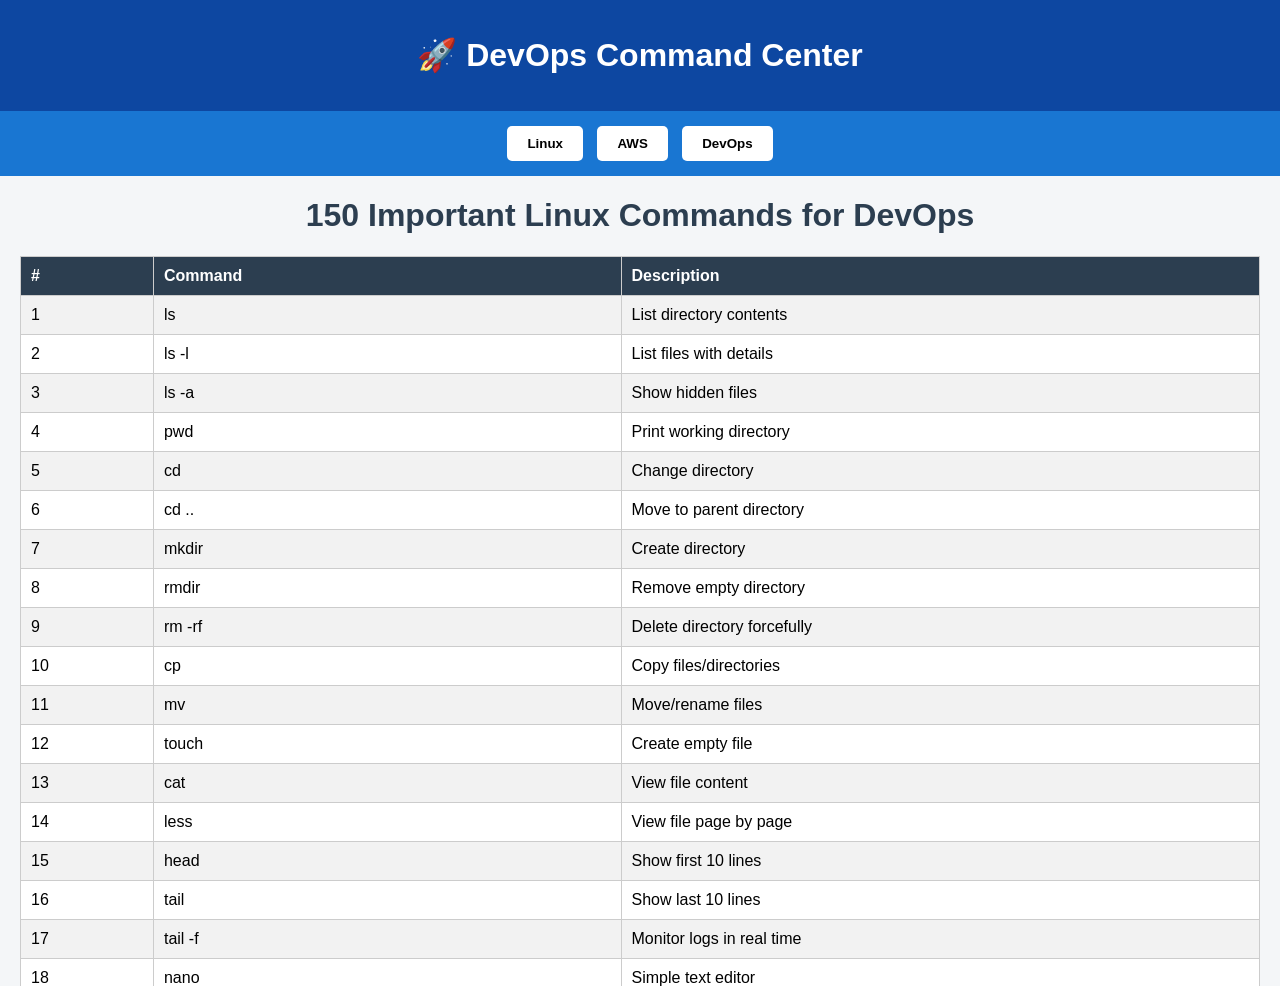
==== commit 154f2f2c: "post changes the code" ====
--- a/src/main/webapp/index.html
+++ b/src/main/webapp/index.html
@@ -57,7 +57,8 @@
     <button onclick="loadPage('devops.html')">DevOps</button>
 </nav>
 
-<iframe id="contentFrame" src="linux-devops-commands.html"></iframe>
+<!-- ✅ FIXED HERE -->
+<iframe id="contentFrame" src="linux.html"></iframe>
 
 <script>
     function loadPage(page) {
